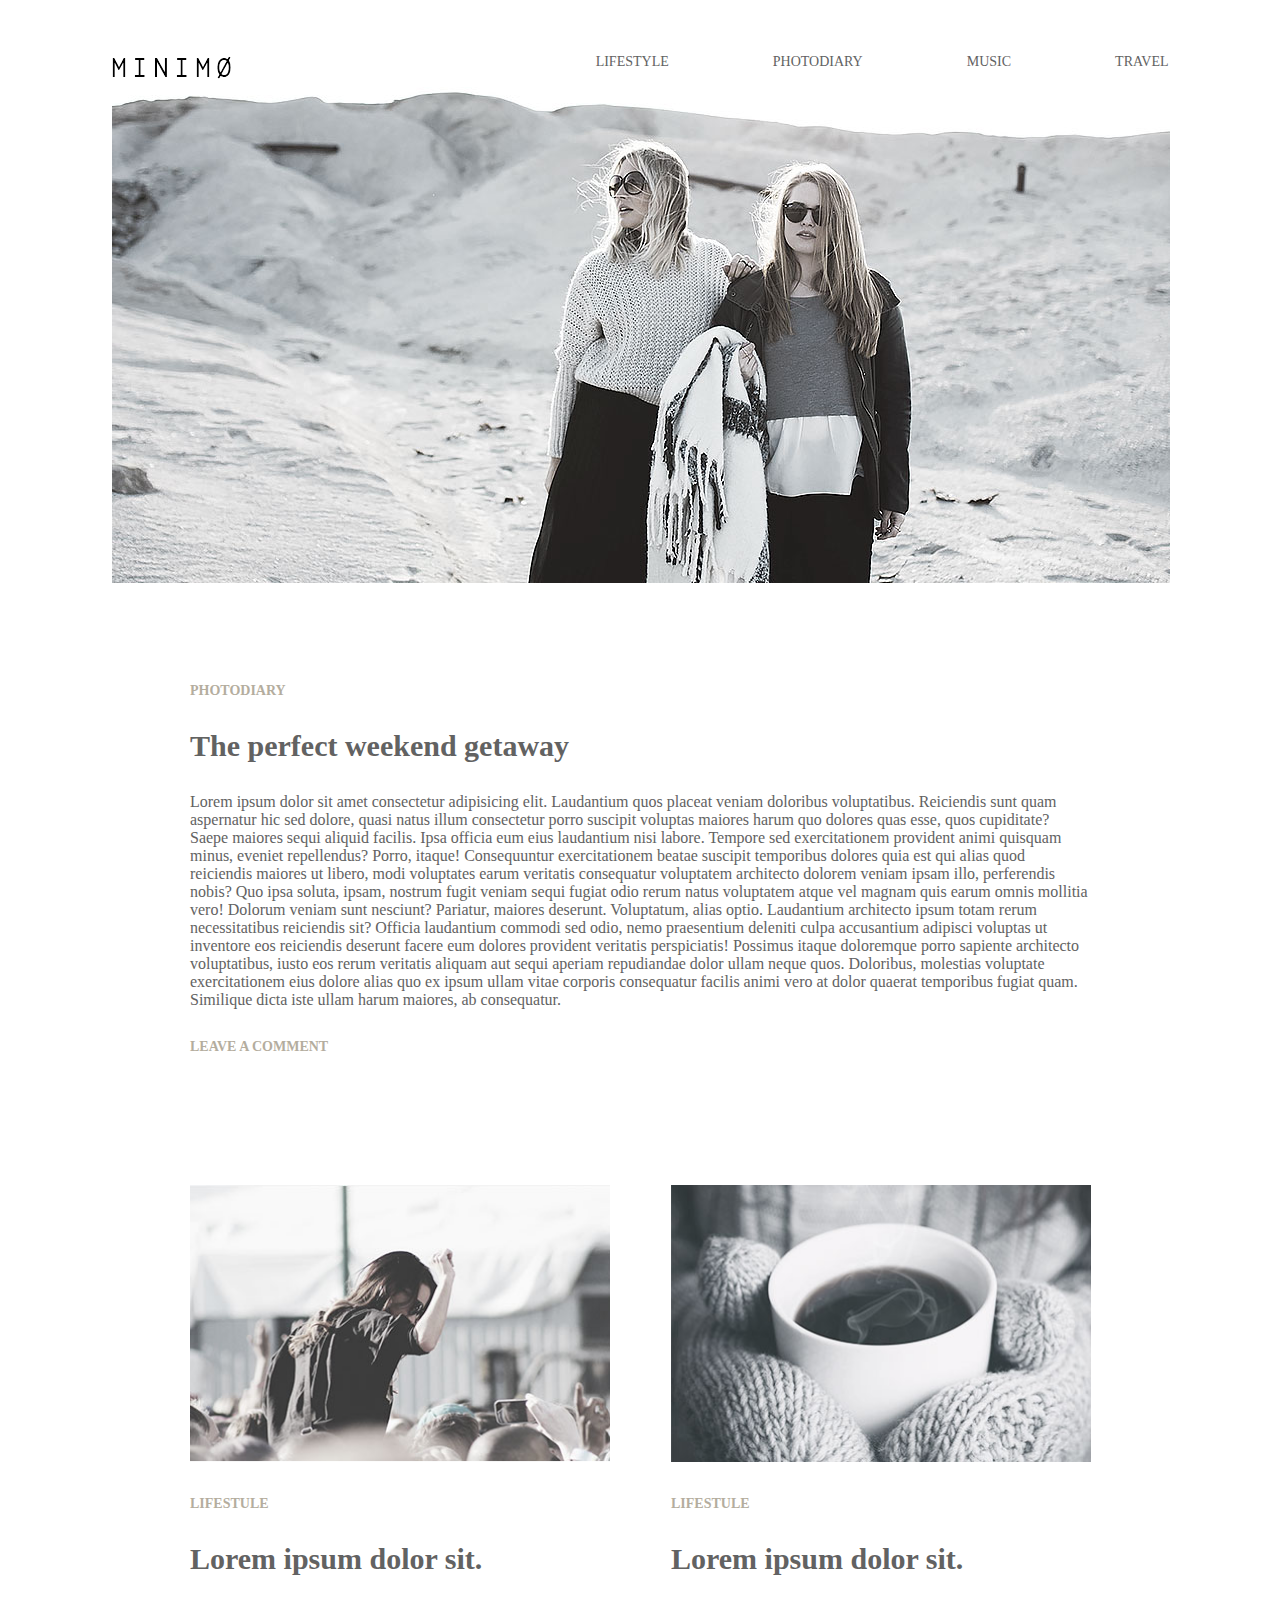
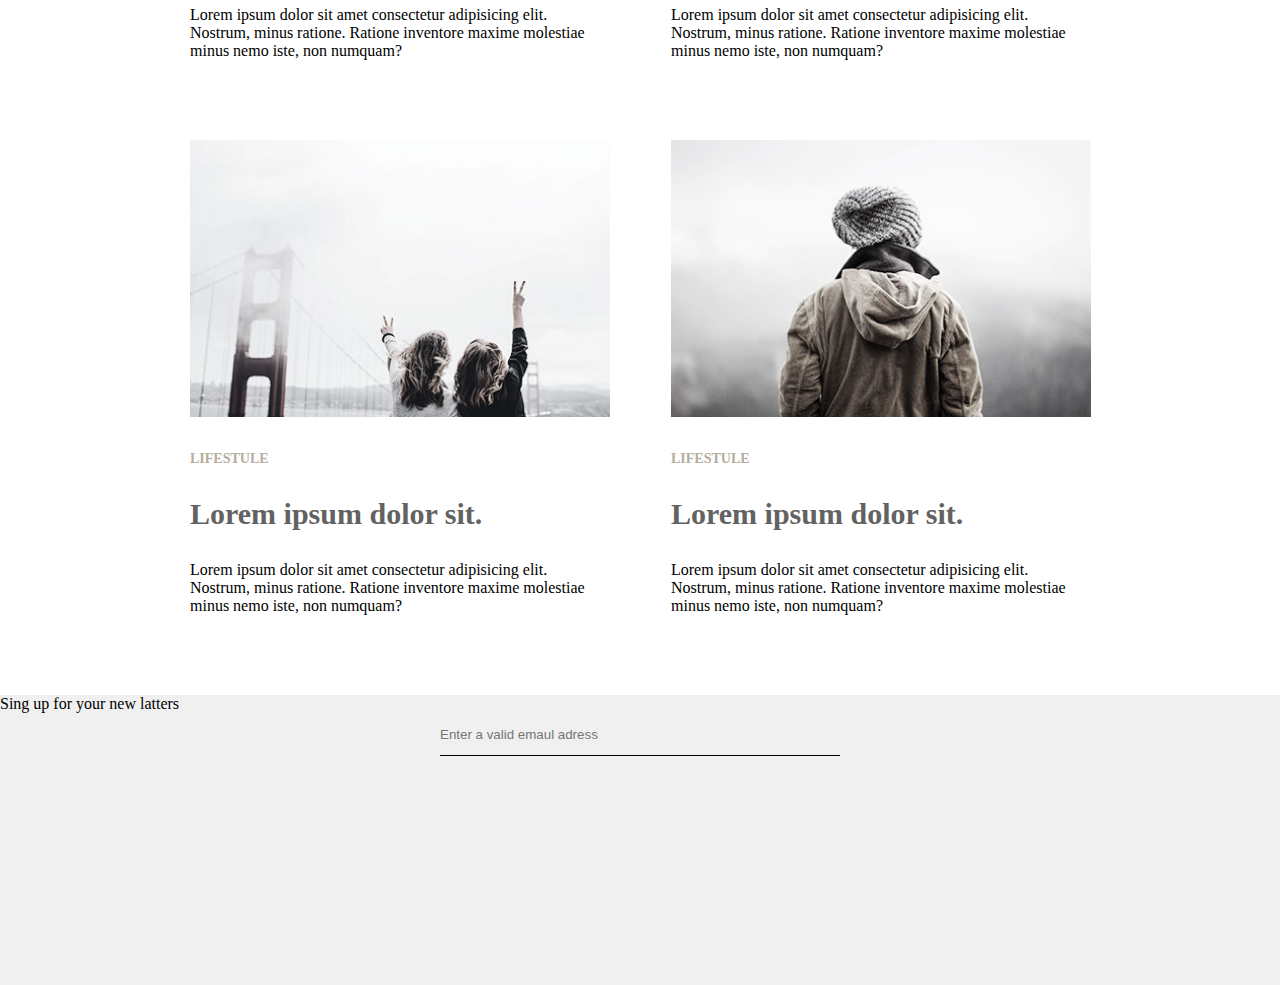
==== index.html @ c637237d "modul" ====
<!DOCTYPE html>
<html>

<head>
  <meta name="viewport" content="width=device-width, initial-scale=1">
  <link rel="stylesheet" href="css/style.css" type="text/css">
</head>

<body>

  <header>
    <h1>
      <a class="logo" href="#">
        <img src="img/logo.png" alt="slide1">
      </a>
    </h1>

    <nav>
      <ul>
        <li class="active">
          <a href="#">Lifestyle</a>
        </li>
        <li>
          <a href="#">Photodiary</a>
        </li>
        <li>
          <a href="#">Music</a>
        </li>
        <li>
          <a href="#">Travel</a>
        </li>
      </ul>
    </nav>

    <section>

      <div class="slide">
        <img src="img/ban.jpg" alt="baner">
      </div>

    </section>

  </header>



  <section class="section1">

    <h3>Photodiary</h3>
    <h2>The perfect weekend getaway</h2>

    <div class="section_text">
      <p>Lorem ipsum dolor sit amet consectetur adipisicing elit. Laudantium quos placeat veniam doloribus voluptatibus. Reiciendis
        sunt quam aspernatur hic sed dolore, quasi natus illum consectetur porro suscipit voluptas maiores harum quo dolores
        quas esse, quos cupiditate? Saepe maiores sequi aliquid facilis. Ipsa officia eum eius laudantium nisi labore. Tempore
        sed exercitationem provident animi quisquam minus, eveniet repellendus? Porro, itaque! Consequuntur exercitationem
        beatae suscipit temporibus dolores quia est qui alias quod reiciendis maiores ut libero, modi voluptates earum veritatis
        consequatur voluptatem architecto dolorem veniam ipsam illo, perferendis nobis? Quo ipsa soluta, ipsam, nostrum fugit
        veniam sequi fugiat odio rerum natus voluptatem atque vel magnam quis earum omnis mollitia vero! Dolorum veniam sunt
        nesciunt? Pariatur, maiores deserunt. Voluptatum, alias optio. Laudantium architecto ipsum totam rerum necessitatibus
        reiciendis sit? Officia laudantium commodi sed odio, nemo praesentium deleniti culpa accusantium adipisci voluptas
        ut inventore eos reiciendis deserunt facere eum dolores provident veritatis perspiciatis! Possimus itaque doloremque
        porro sapiente architecto voluptatibus, iusto eos rerum veritatis aliquam aut sequi aperiam repudiandae dolor ullam
        neque quos. Doloribus, molestias voluptate exercitationem eius dolore alias quo ex ipsum ullam vitae corporis consequatur
        facilis animi vero at dolor quaerat temporibus fugiat quam. Similique dicta iste ullam harum maiores, ab consequatur.</p>
    </div>
    <h3>Leave a comment</h3>

    <div class="content">

      <div class="left">
        <img src="img/1.jpg" alt="slide1">
        
        <h3>Lifestule</h3>
        <h2>Lorem ipsum dolor sit.</h2>
        <div class="text2">
          <p>Lorem ipsum dolor sit amet consectetur adipisicing elit. Nostrum, minus ratione. Ratione inventore maxime molestiae
            minus nemo iste, non numquam?</p>
        </div>
      </div>

      <div class="right">
        <img src="img/2.jpg" alt="slide1">
        <h3>Lifestule</h3>
        <h2>Lorem ipsum dolor sit.</h2>
        
        <div class="text2">
          <p>Lorem ipsum dolor sit amet consectetur adipisicing elit. Nostrum, minus ratione. Ratione inventore maxime molestiae
            minus nemo iste, non numquam?</p>
        </div>
      </div>

      <div class="left">
        <img src="img/3.jpg" alt="slide1">
        <h3>Lifestule</h3>
        <h2>Lorem ipsum dolor sit.</h2>
        
        <div class="text2">
          <p>Lorem ipsum dolor sit amet consectetur adipisicing elit. Nostrum, minus ratione. Ratione inventore maxime molestiae
            minus nemo iste, non numquam?</p>
        </div>
      </div>

      <div class="right">
        <img src="img/4.jpg" alt="slide1">
        <h3>Lifestule</h3>
        <h2>Lorem ipsum dolor sit.</h2>
        
        <div class="text2">
          <p>Lorem ipsum dolor sit amet consectetur adipisicing elit. Nostrum, minus ratione. Ratione inventore maxime molestiae
            minus nemo iste, non numquam?</p>
        </div>
      </div>

    </div>




  </section>

  <div class="send_form">

    <p>Sing up for your new latters</p>

      <form class="search" method="post" action="">

          <input type="search" placeholder="Enter a valid emaul adress" class="input" > 
          <!-- <button type="submit"></button> -->
        
      </form>


    </div>





</body>


</html>
---- css/style.css ----
* {
    margin: 0;
    padding: 0;
    }

header {
    max-width: 1057px;
    margin-left:auto; /*margin: 0 auto; */
    margin-right: auto;
    margin-top: 50px;
    clear: both;
	
}

.logo{
	float: left;
}

nav{
	float: right;
}

nav li{
    display: inline-block; /* float: left;*/
    

}

.slide img{
    /* position: absolute;
    top: 60%;
    left: 50%;
    margin-right: -50%;
    transform: translate(-50%, -50%) */

    margin:auto;
    margin-bottom: 95px;

}

nav li a{
	font-family: "PlayfairDisplay";
	font-size: 14px;
	line-height: 24px;
	color: rgb(98, 98, 98);
	text-decoration: none;
	padding-left: 100px;
	display: block;
	transition: 0.6s;
    border-bottom: 3PX SOLID transparent;
    text-transform: uppercase;
}

.section1 {
    width: 900px;
    margin: auto;
}

h3{
    text-transform: uppercase;
    font-size: 14px;
  font-family: "Ubuntu";
  color: rgb(180, 173, 158);
  margin-bottom: 30px;

}

h2{
font-size: 30px;
  font-family: "PlayfairDisplay";
  color: rgb(98, 98, 98);
  margin-bottom: 30px;
}
.section_text p{
    margin-bottom: 30px;
    font-family: "PlayfairDisplay";
  color: rgb(98, 98, 98);
  
}

.section_text + h3{
    margin-bottom: 130px;
}

.content {
    clear: both;
    margin: auto;

}
.left {
    
    height: 475px;
    width: 419px;
    object-fit: fill;
    float: left;
    margin-bottom: 80px;
   
}

.right {
    height: 475px;
    width: 419px;
    object-fit: fill;
    float: right;
    margin-bottom: 80px;
}

.right > img, .left > img {
    height: 277px;
    width: 420px;
    margin-bottom: 30px;
}


.send_form {
    clear: both;
    height: 290px;
    width: 100% ;
    background-color: #f0f0f0;
}

form {
    
    width: 400px;
    margin: auto;
    border-bottom: 1px solid #000000;
    margin-bottom: 50px;
}

input {
   width: 200px;
   height: 42px;
   border: 0px;
   border-radius: 5px;
   outline: none;
   background-color: #f0f0f0;
   
   
   
 }

 /* button {
  
   top: 0;
   right: 0;
   width: 42px;
   height: 42px;
   border: none;
   background: #ae4b5d;
   border-radius: 5px;
   cursor: pointer;
 } */

 button:before {
   content: "\f002";
   font-family: FontAwesome;
   font-size: 16px;
   color: #F9F0DA;
 }
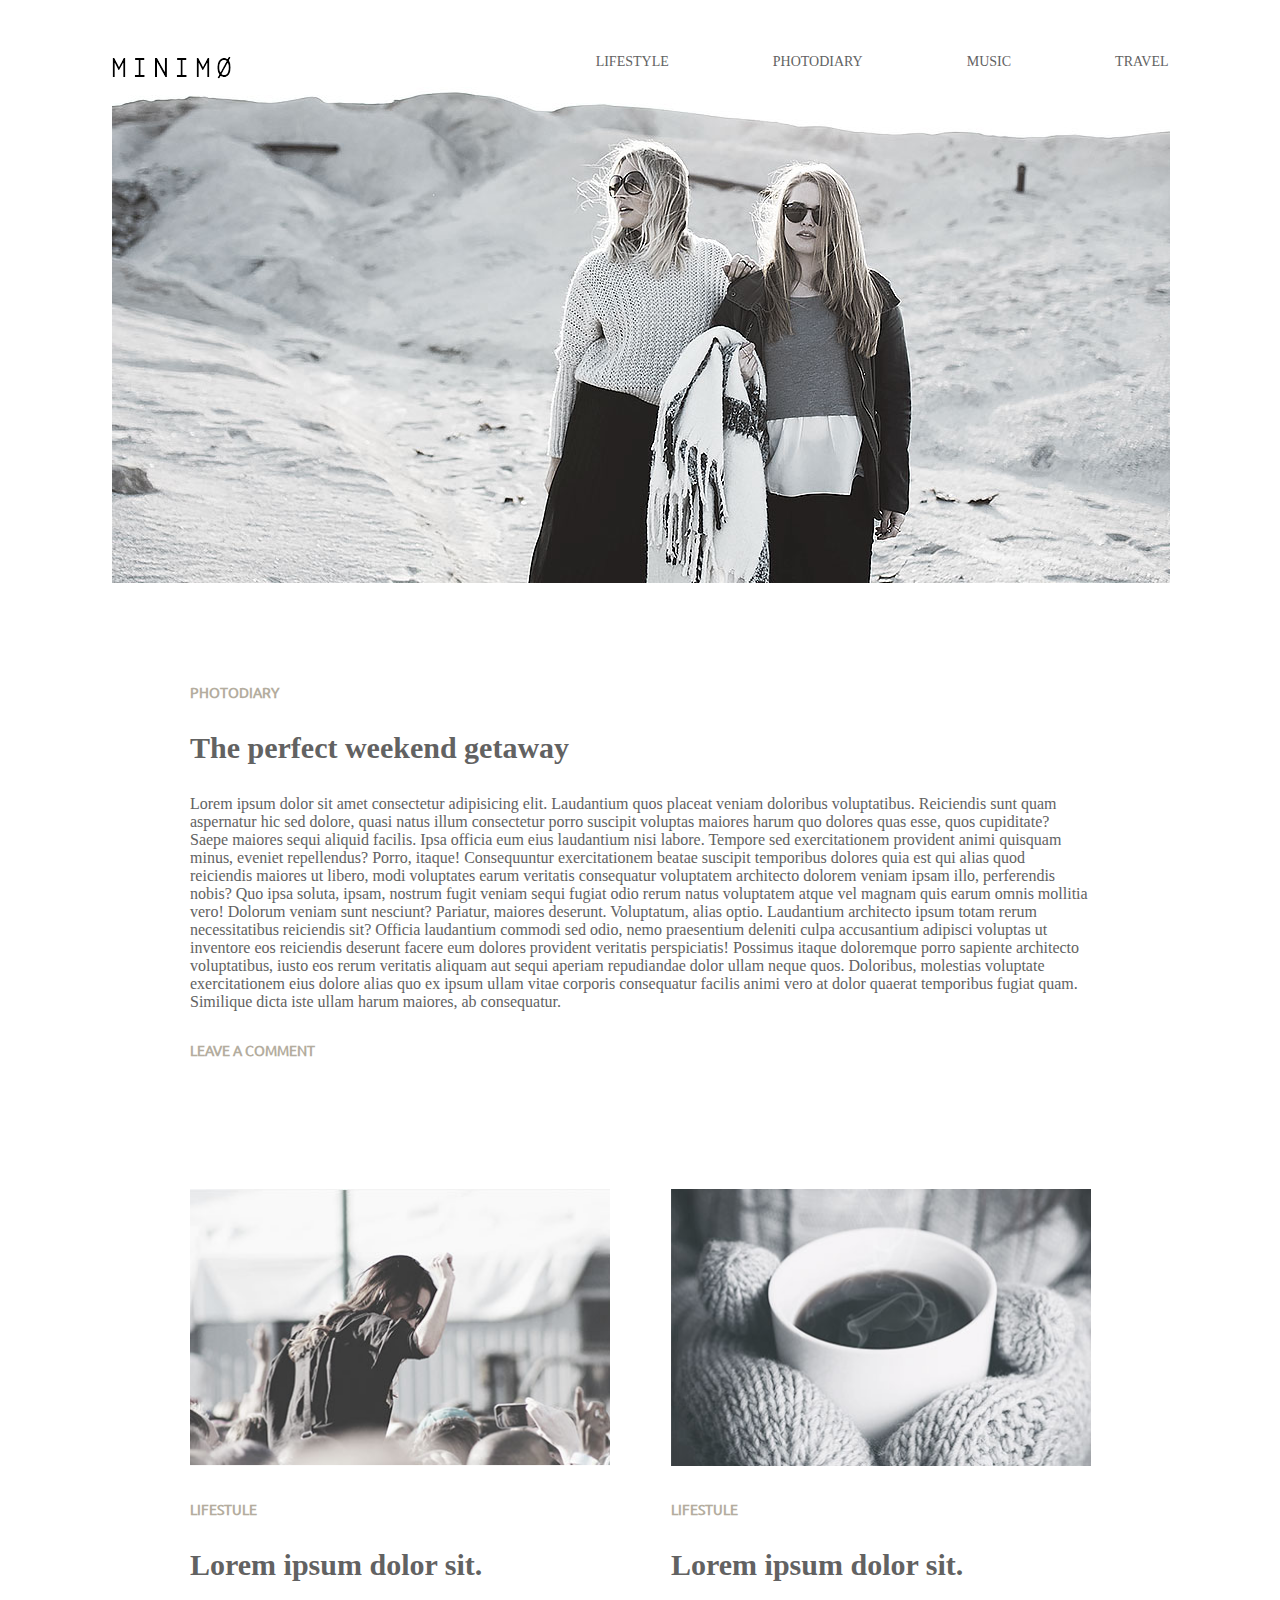
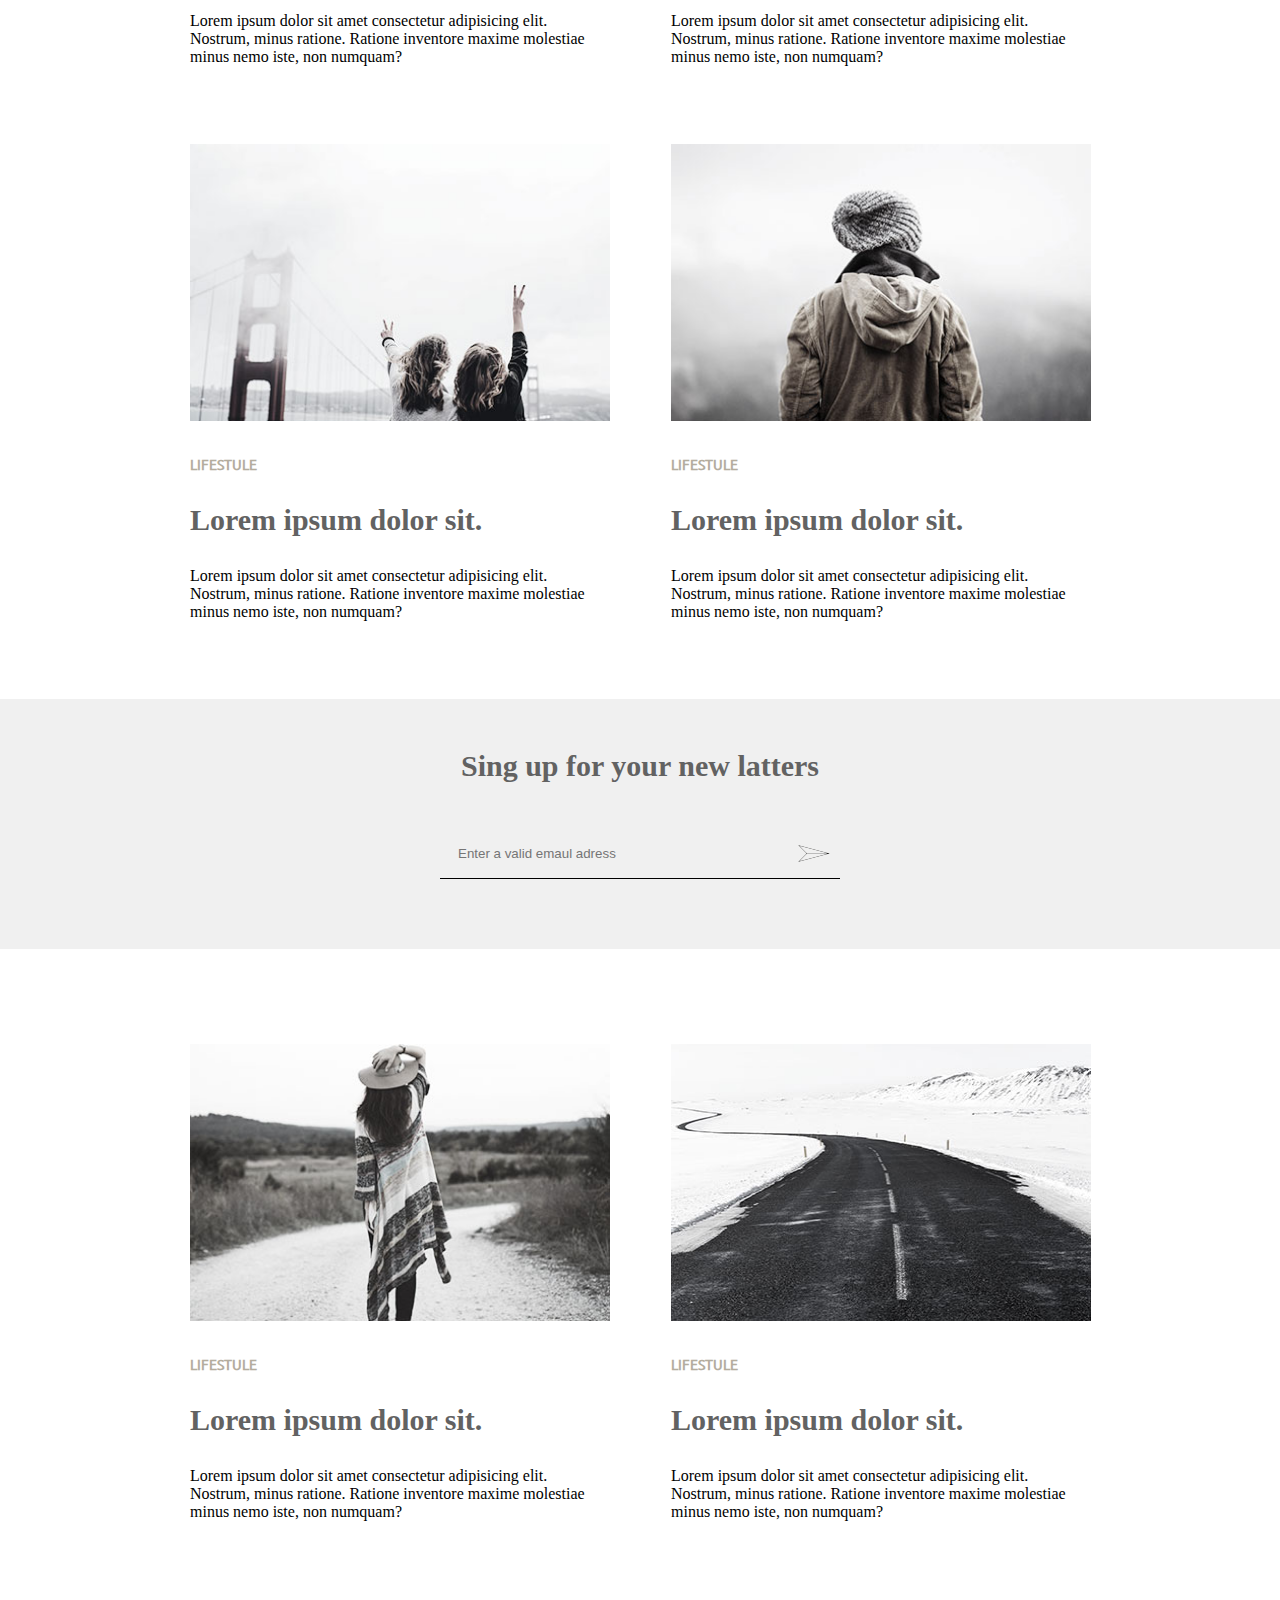
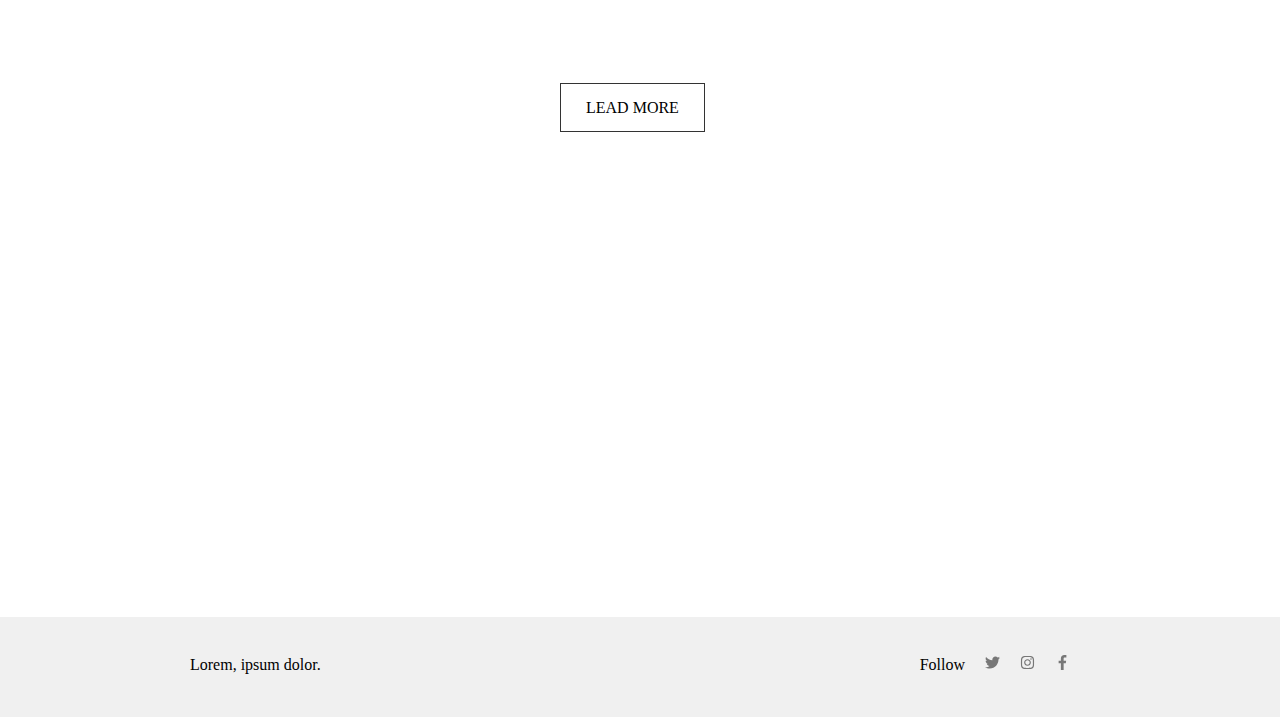
==== commit 0dfb9e33: "modul +" ====
--- a/index.html
+++ b/index.html
@@ -2,13 +2,21 @@
 <html>
 
 <head>
+
   <meta name="viewport" content="width=device-width, initial-scale=1">
+  <meta name="viewport" content="width=device-width, initial-scale=1">
+
+  <title>Minimo</title>
+
   <link rel="stylesheet" href="css/style.css" type="text/css">
+  <link rel="stylesheet" type="text/css" href="css/fonts.css">
+  <link rel="stylesheet" type="text/css" href="css/media.css">
 </head>
 
 <body>
 
   <header>
+    
     <h1>
       <a class="logo" href="#">
         <img src="img/logo.png" alt="slide1">
@@ -121,12 +129,13 @@
 
   <div class="send_form">
 
-    <p>Sing up for your new latters</p>
+    <h2>Sing up for your new latters</h2>
 
       <form class="search" method="post" action="">
 
-          <input type="search" placeholder="Enter a valid emaul adress" class="input" > 
-          <!-- <button type="submit"></button> -->
+          <input type="search" placeholder="Enter a valid emaul adress" class="email" > 
+          <button type="submit" value=""></button>
+          <!-- <input type="submit" value=""> -->
         
       </form>
 
@@ -134,6 +143,65 @@
     </div>
 
 
+    <section class="section1">
+    <div class="content">
+
+         
+        <div class="left">
+          <img src="img/5.jpg" alt="slide1">
+          <h3>Lifestule</h3>
+          <h2>Lorem ipsum dolor sit.</h2>
+          
+          <div class="text2">
+            <p>Lorem ipsum dolor sit amet consectetur adipisicing elit. Nostrum, minus ratione. Ratione inventore maxime molestiae
+              minus nemo iste, non numquam?</p>
+          </div>
+        </div>
+  
+        <div class="right">
+          <img src="img/6.jpg" alt="slide1">
+          <h3>Lifestule</h3>
+          <h2>Lorem ipsum dolor sit.</h2>
+          
+          <div class="text2">
+            <p>Lorem ipsum dolor sit amet consectetur adipisicing elit. Nostrum, minus ratione. Ratione inventore maxime molestiae
+              minus nemo iste, non numquam?</p>
+          </div>
+        </div>
+  
+
+        
+      </div>
+
+      <div class="c"><a href="#" >LEAD MORE</a></div> 
+
+
+      
+
+    </section>
+
+    <footer>
+      <div class="footer">
+      <div class="footerleft">
+        <p>Lorem, ipsum dolor.</p>
+
+      </div>
+      <div class="follow">
+        
+        <p><a href="sample.html"><img src="img/facebook-f.svg" width="50" 
+          height="50" alt="Пример"></a></p>
+          <p><a href="sample.html"><img src="img/instagram.svg" width="50" 
+            height="50" alt="Пример"></a></p>
+            <p><a href="sample.html"><img src="img/twitter.svg" width="50" 
+              height="50" alt="Пример"></a></p>
+              <p>Follow</p>
+            </div></div>
+      
+    </footer>
+
+  
+
+
 
 
 
--- a/css/style.css
+++ b/css/style.css
@@ -114,30 +114,58 @@
 
 .send_form {
     clear: both;
-    height: 290px;
+    height: 200px;
     width: 100% ;
     background-color: #f0f0f0;
+    padding-top:50px;
+    margin-bottom: 95px;
 }
 
 form {
     
     width: 400px;
+    height: 45px;
     margin: auto;
     border-bottom: 1px solid #000000;
     margin-bottom: 50px;
 }
 
 input {
-   width: 200px;
-   height: 42px;
-   border: 0px;
+   width: 350px;
+   height: 40px;
+   
    border-radius: 5px;
    outline: none;
    background-color: #f0f0f0;
-   
-   
-   
- }
+
+   border: none; /* Убираем рамку */
+    outline: none; /* Убираем свечение в Chrome и Safari */
+    -webkit-appearance: none; /* Убираем рамку в Chrome и Safari */
+  
+    vertical-align: middle; /* Выравнивание по середине */
+    padding-left: 18px;
+    }
+
+/* button {
+        background-image: url('../img/arrow.png');
+        background-repeat: no-repeat;
+        background-attachment: scroll;
+        background-position: 360px center ;
+        padding-left: 18px;
+        cursor: pointer;
+        border: none;
+    } */
+
+    button {
+        width: 40px; /* Ширина кнопки */
+        height: 30px; /* Высота кнопки */
+        border: none; /* Убираем рамку */
+        background: url('../img/arrow.png') no-repeat 50% 50%; /* Параметры фона */
+        cursor: pointer;
+        background-attachment: scroll;
+        margin-bottom: 0;
+        vertical-align: middle;
+       }
 
  /* button {
   
@@ -151,10 +179,106 @@
    cursor: pointer;
  } */
 
- button:before {
+ /* button:before {
    content: "\f002";
    font-family: FontAwesome;
    font-size: 16px;
    color: #F9F0DA;
- }
-
+ } */
+
+.send_form h2{
+    text-align:center;
+    margin-bottom: 50px;
+}
+
+.c {
+   
+    display: inline-block;
+   
+   
+    margin-left: 370px;
+    margin-bottom:500px;
+    margin-top:100px;
+    
+   
+  }
+
+.c a{
+    text-decoration: none; /* Убираем подчёркивание */
+    color: #000; /* Цвет текста */
+    text-align: center;
+    padding: 15px 25px; /* Поля */
+    border: 1px solid #333; /* Рамка */
+  }
+  
+.c a:hover {
+    
+
+    border: 1px solid #333; /* Рамка */
+   
+    padding: 20px 30px; /* Поля */
+    text-decoration: none; /* Убираем подчёркивание */
+    color: #000; /* Цвет текста */
+
+    
+    text-align: center;
+  }
+
+
+  
+  nav li a:hover {
+    
+
+    
+    
+    font-size:18px;
+    text-decoration: none; /* Убираем подчёркивание */
+    color: #000; /* Цвет текста */
+
+    
+    text-align: center;
+  }
+
+footer {
+clear: both;
+
+    height: 100px;
+    width: 100% ;
+    background-color: #f0f0f0;
+
+
+}
+
+.footerleft{
+    float: left;
+    line-height: 95px;
+    
+
+}
+
+.follow {
+    /* clear: both; */
+    float: right;
+
+    
+}
+
+.follow p {
+    float: right;
+    margin-right: 20px;
+    line-height: 95px;
+    
+   
+}
+.follow p a img {
+    height: 15px;
+    width: 15px;
+    opacity: 0.5;
+    
+    
+}
+
+.footer {
+    width: 900px;
+margin: auto;
+}--- a/css/fonts.css
+++ b/css/fonts.css
@@ -0,0 +1,18 @@
+@font-face {
+	font-family: "Ubuntu";
+	src: url("../fonts/Ubuntu/Ubuntu-Regular.eot");
+	src: url("../fonts/Ubuntu/Ubuntu-Regular.eot?#iefix")format("embedded-opentype"),
+	url("../fonts/Ubuntu/Ubuntu-Regular.woff") format("woff"),
+	url("../fonts/Ubuntu/Ubuntu-Regular.ttf") format("truetype");
+		font-style: normal;
+		font-weight: normal;
+	}
+@font-face {
+	font-family: "Playfair";
+	src: url("../fonts/Playfair_Display/PlayfairDisplay-Regular.eot");
+	src: url("../fonts/Playfair_Display/PlayfairDisplay-Regular.eot?#iefix")format("embedded-opentype"),
+	url("../fonts/Playfair_Display/PlayfairDisplay-Regular.woff") format("woff"),
+	url("../fonts/Playfair_Display/PlayfairDisplay-Regular.ttf") format("truetype");
+		font-style: normal;
+		font-weight: normal;
+	}